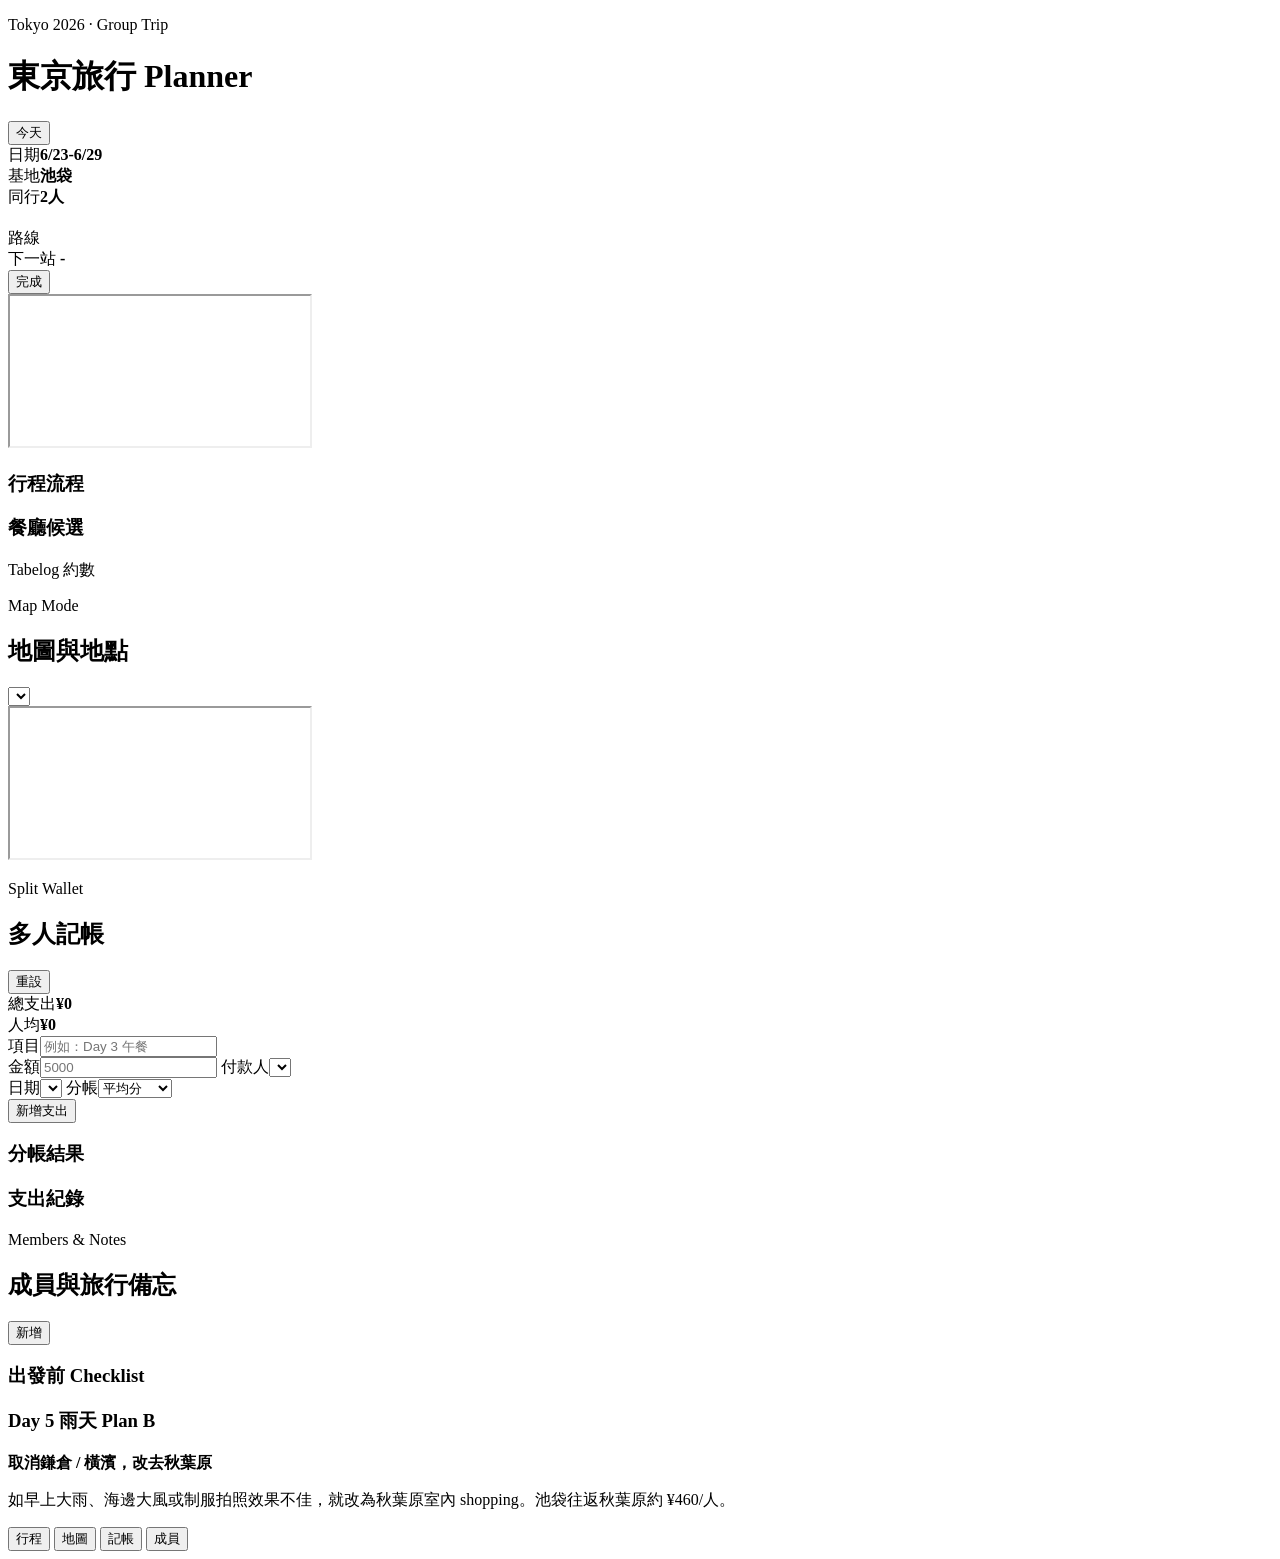
==== travel-app/index.html @ df94a24e "Add travel-app/index.html" ====
<!doctype html>
<html lang="zh-Hant">
  <head>
    <meta charset="UTF-8" />
    <meta name="viewport" content="width=device-width, initial-scale=1, viewport-fit=cover" />
    <meta name="theme-color" content="#126a73" />
    <meta name="apple-mobile-web-app-capable" content="yes" />
    <meta name="apple-mobile-web-app-title" content="東京旅行" />
    <meta name="apple-mobile-web-app-status-bar-style" content="black-translucent" />
    <title>東京旅行 Planner</title>
    <link rel="manifest" href="./manifest.webmanifest" />
    <link rel="apple-touch-icon" href="./assets/app-icon.svg" />
    <link rel="icon" href="./assets/app-icon.svg" type="image/svg+xml" />
    <link rel="stylesheet" href="./styles.css" />
  </head>
  <body>
    <div class="phone-app">
      <header class="trip-hero">
        <div class="hero-top">
          <div>
            <p class="mini-label">Tokyo 2026 · Group Trip</p>
            <h1>東京旅行 Planner</h1>
          </div>
          <button id="todayBtn" class="pill-button" type="button">今天</button>
        </div>
        <div class="trip-stats">
          <div><span>日期</span><strong>6/23-6/29</strong></div>
          <div><span>基地</span><strong>池袋</strong></div>
          <div><span>同行</span><strong id="heroPeople">2人</strong></div>
        </div>
      </header>

      <nav id="dayRail" class="day-rail" aria-label="選擇日期"></nav>

      <main>
        <section id="view-plan" class="app-view active">
          <div class="section-head">
            <div>
              <p id="dayKicker" class="mini-label"></p>
              <h2 id="dayTitle"></h2>
            </div>
            <a id="routeLink" class="map-link" target="_blank" rel="noreferrer">路線</a>
          </div>

          <article class="live-card">
            <div>
              <span>下一站</span>
              <strong id="nextStop">-</strong>
            </div>
            <button id="markNextBtn" class="primary-small" type="button">完成</button>
          </article>

          <div id="routeMetrics" class="metric-strip"></div>

          <div class="map-preview">
            <iframe id="planMap" title="Google Map" loading="lazy" referrerpolicy="no-referrer-when-downgrade"></iframe>
          </div>

          <div class="subhead-row">
            <h3>行程流程</h3>
            <span id="progressText"></span>
          </div>
          <div id="timeline" class="timeline"></div>

          <div class="subhead-row">
            <h3>餐廳候選</h3>
            <span>Tabelog 約數</span>
          </div>
          <div id="restaurantScroller" class="restaurant-scroller"></div>
        </section>

        <section id="view-map" class="app-view">
          <div class="section-head">
            <div>
              <p class="mini-label">Map Mode</p>
              <h2>地圖與地點</h2>
            </div>
            <select id="mapDaySelect" aria-label="選擇地圖日期"></select>
          </div>
          <div class="map-large">
            <iframe id="bigMap" title="Google Map large" loading="lazy" referrerpolicy="no-referrer-when-downgrade"></iframe>
          </div>
          <div id="placeList" class="place-list"></div>
        </section>

        <section id="view-money" class="app-view">
          <div class="section-head">
            <div>
              <p class="mini-label">Split Wallet</p>
              <h2>多人記帳</h2>
            </div>
            <button id="resetBtn" class="ghost-button danger" type="button">重設</button>
          </div>

          <div class="money-summary">
            <div><span>總支出</span><strong id="totalSpent">¥0</strong></div>
            <div><span>人均</span><strong id="perPerson">¥0</strong></div>
          </div>

          <form id="expenseForm" class="sheet-form">
            <label>項目<input id="expenseTitle" required placeholder="例如：Day 3 午餐" /></label>
            <div class="two-col">
              <label>金額<input id="expenseAmount" required type="number" min="1" step="1" placeholder="5000" /></label>
              <label>付款人<select id="expensePayer"></select></label>
            </div>
            <div class="two-col">
              <label>日期<select id="expenseDay"></select></label>
              <label>分帳<select id="splitMode"><option value="equal">平均分</option><option value="payerOnly">只記付款</option></select></label>
            </div>
            <button class="primary-button" type="submit">新增支出</button>
          </form>

          <h3 class="list-title">分帳結果</h3>
          <div id="balanceList" class="stack-list"></div>
          <h3 class="list-title">支出紀錄</h3>
          <div id="expenseList" class="stack-list"></div>
        </section>

        <section id="view-people" class="app-view">
          <div class="section-head">
            <div>
              <p class="mini-label">Members & Notes</p>
              <h2>成員與旅行備忘</h2>
            </div>
            <button id="addTravelerBtn" class="pill-button" type="button">新增</button>
          </div>
          <div id="travelerList" class="member-list"></div>

          <h3 class="list-title">出發前 Checklist</h3>
          <div id="checkList" class="check-list"></div>

          <h3 class="list-title">Day 5 雨天 Plan B</h3>
          <article class="note-card">
            <strong>取消鎌倉 / 橫濱，改去秋葉原</strong>
            <p>如早上大雨、海邊大風或制服拍照效果不佳，就改為秋葉原室內 shopping。池袋往返秋葉原約 ¥460/人。</p>
          </article>
        </section>
      </main>

      <nav class="bottom-tabs" aria-label="主功能">
        <button class="active" data-view="plan" type="button"><span>行程</span></button>
        <button data-view="map" type="button"><span>地圖</span></button>
        <button data-view="money" type="button"><span>記帳</span></button>
        <button data-view="people" type="button"><span>成員</span></button>
      </nav>
    </div>

    <script src="./app.js"></script>
  </body>
</html>
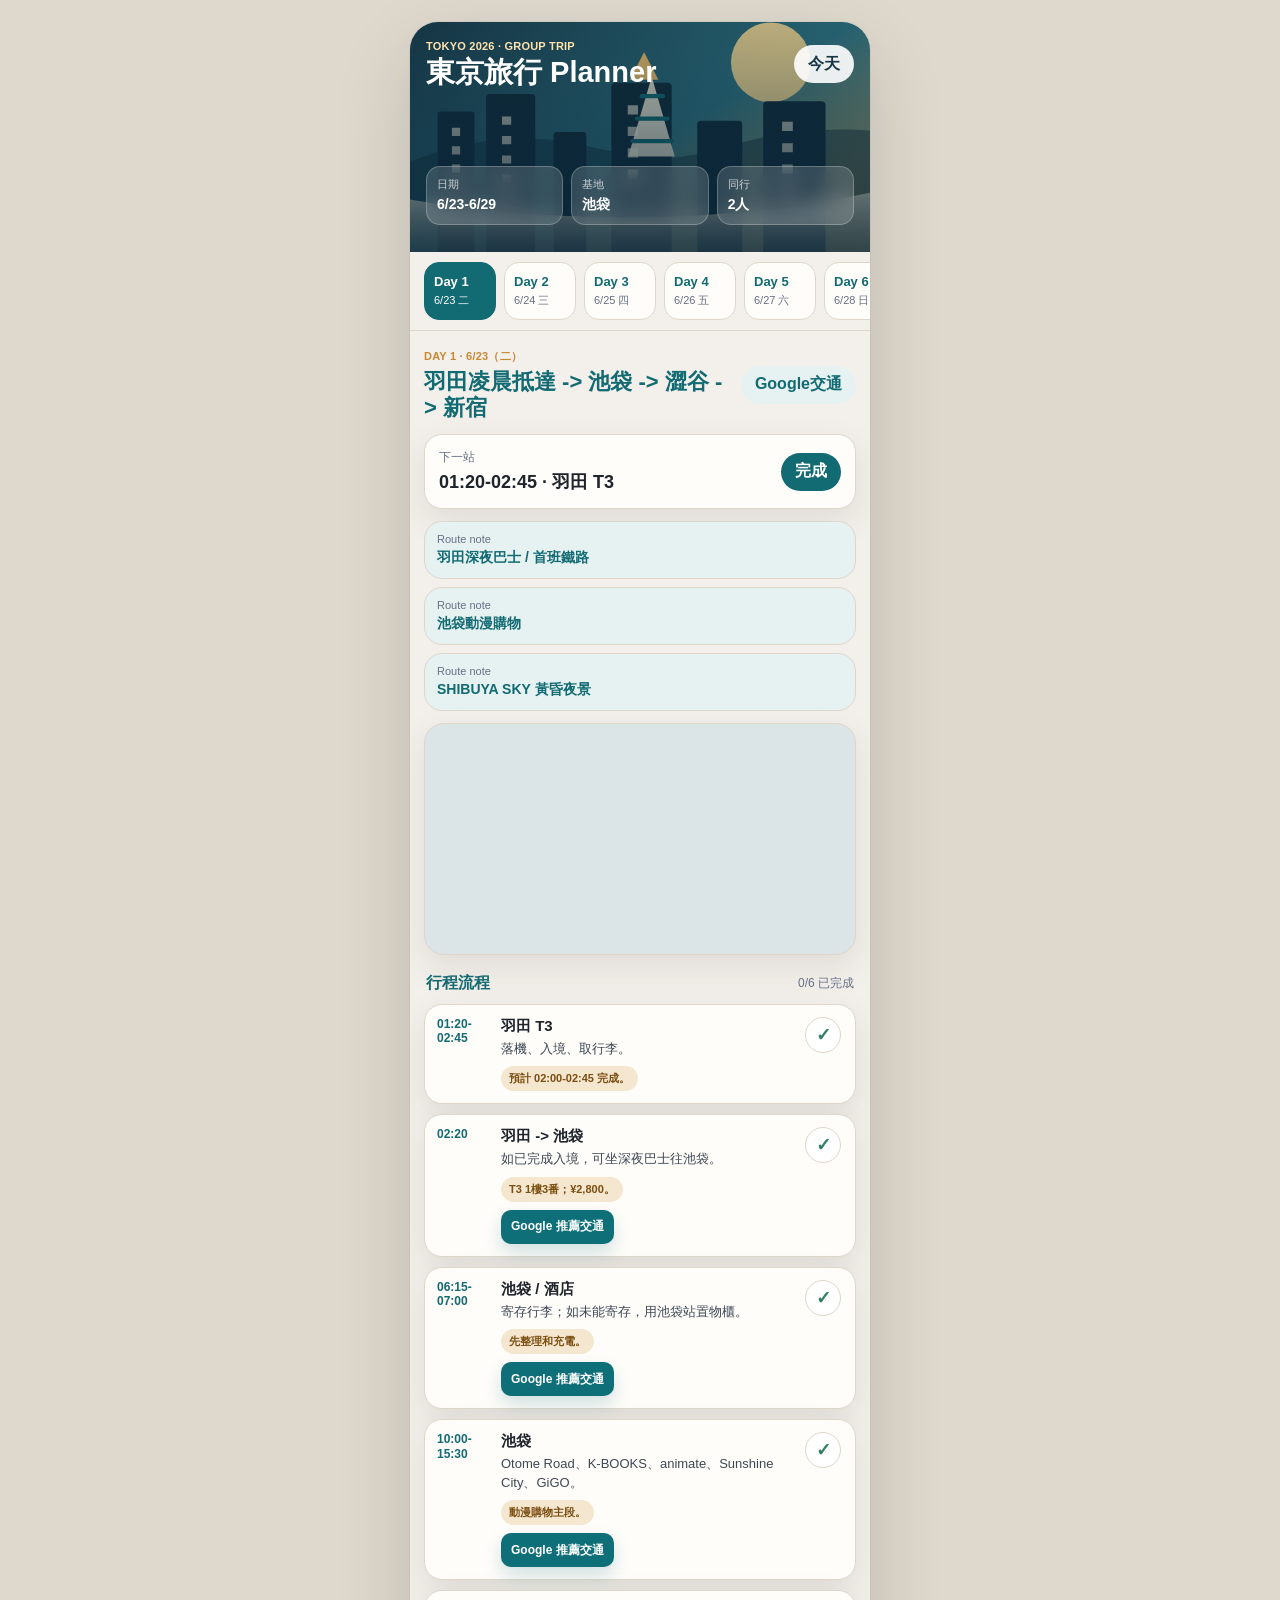
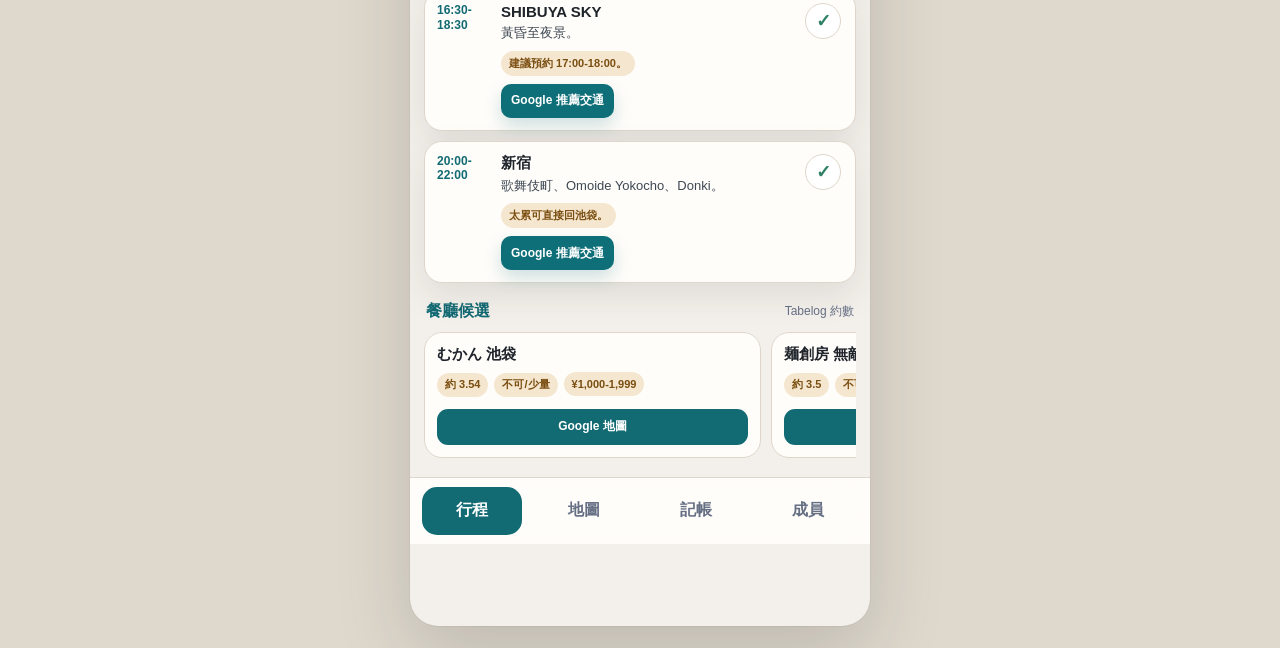
==== commit f2c673e8: "Update mobile accounting UI shell" ====
--- a/travel-app/index.html
+++ b/travel-app/index.html
@@ -11,7 +11,7 @@
     <link rel="manifest" href="./manifest.webmanifest" />
     <link rel="apple-touch-icon" href="./assets/app-icon.svg" />
     <link rel="icon" href="./assets/app-icon.svg" type="image/svg+xml" />
-    <link rel="stylesheet" href="./styles.css" />
+    <link rel="stylesheet" href="./styles.css?v=splitwise-2" />
   </head>
   <body>
     <div class="phone-app">
@@ -95,6 +95,7 @@
           <div class="money-summary">
             <div><span>總支出</span><strong id="totalSpent">¥0</strong></div>
             <div><span>人均</span><strong id="perPerson">¥0</strong></div>
+            <div><span id="netOwner">淨額</span><strong id="netBalance">¥0</strong></div>
           </div>
 
           <form id="expenseForm" class="sheet-form">
@@ -105,13 +106,23 @@
             </div>
             <div class="two-col">
               <label>日期<select id="expenseDay"></select></label>
-              <label>分帳<select id="splitMode"><option value="equal">平均分</option><option value="payerOnly">只記付款</option></select></label>
+              <label>分類<select id="expenseCategory"><option>餐飲</option><option>交通</option><option>門票</option><option>購物</option><option>住宿</option><option>結算</option><option>其他</option></select></label>
+            </div>
+            <div>
+              <label>分帳<select id="splitMode"><option value="equal">由以下人分擔</option><option value="payerOnly">只記付款</option></select></label>
+            </div>
+            <div>
+              <div class="form-label">誰需要分擔 / 誰受益</div>
+              <div id="participantPresets" class="preset-row"></div>
+              <div id="participantList" class="participant-list"></div>
             </div>
             <button class="primary-button" type="submit">新增支出</button>
           </form>
 
           <h3 class="list-title">分帳結果</h3>
           <div id="balanceList" class="stack-list"></div>
+          <h3 class="list-title">建議結算</h3>
+          <div id="settlementList" class="stack-list"></div>
           <h3 class="list-title">支出紀錄</h3>
           <div id="expenseList" class="stack-list"></div>
         </section>
@@ -145,6 +156,6 @@
       </nav>
     </div>
 
-    <script src="./app.js"></script>
+    <script src="./app.js?v=splitwise-2"></script>
   </body>
 </html>
--- a/travel-app/styles.css
+++ b/travel-app/styles.css
@@ -0,0 +1,714 @@
+:root {
+  --bg: #f3f0eb;
+  --surface: #fffdfa;
+  --surface-2: #f8f4ed;
+  --ink: #1f242b;
+  --muted: #667085;
+  --line: #ded6ca;
+  --teal: #126a73;
+  --teal-2: #e6f2f1;
+  --gold: #c68731;
+  --gold-2: #f5e7cf;
+  --red: #bd4b5b;
+  --green: #2f8066;
+  --shadow: 0 12px 34px rgba(46, 39, 30, 0.1);
+  font-family:
+    -apple-system, BlinkMacSystemFont, "Segoe UI", "PingFang TC", "Hiragino Sans",
+    "Microsoft JhengHei", sans-serif;
+}
+
+* {
+  box-sizing: border-box;
+}
+
+body {
+  margin: 0;
+  min-height: 100vh;
+  background: #ded8cd;
+  color: var(--ink);
+}
+
+button,
+input,
+select {
+  font: inherit;
+}
+
+button,
+select {
+  cursor: pointer;
+}
+
+.phone-app {
+  position: relative;
+  width: min(100vw, 460px);
+  min-height: 100vh;
+  margin: 0 auto;
+  padding: 0 0 calc(82px + env(safe-area-inset-bottom));
+  background: var(--bg);
+  box-shadow: 0 0 0 1px rgba(0, 0, 0, 0.04), 0 30px 80px rgba(0, 0, 0, 0.14);
+}
+
+.trip-hero {
+  min-height: 230px;
+  padding: calc(18px + env(safe-area-inset-top)) 16px 14px;
+  color: white;
+  background:
+    linear-gradient(180deg, rgba(9, 37, 55, 0.22), rgba(9, 37, 55, 0.72)),
+    url("./assets/tokyo-trip-hero.svg") center 50% / cover;
+}
+
+.hero-top,
+.section-head,
+.subhead-row,
+.live-card,
+.bottom-tabs,
+.stack-row,
+.member-card {
+  display: flex;
+  align-items: center;
+  justify-content: space-between;
+  gap: 12px;
+}
+
+.mini-label {
+  margin: 0 0 5px;
+  color: var(--gold);
+  font-size: 11px;
+  font-weight: 800;
+  letter-spacing: 0.02em;
+  text-transform: uppercase;
+}
+
+.trip-hero .mini-label {
+  color: #ffe3ad;
+}
+
+h1,
+h2,
+h3,
+p {
+  margin: 0;
+  letter-spacing: 0;
+}
+
+h1 {
+  max-width: 250px;
+  font-size: 29px;
+  line-height: 1.07;
+}
+
+h2 {
+  font-size: 22px;
+  line-height: 1.16;
+}
+
+h3 {
+  font-size: 16px;
+}
+
+.pill-button,
+.ghost-button,
+.primary-small,
+.primary-button,
+.map-link {
+  min-height: 38px;
+  border: 0;
+  border-radius: 999px;
+  padding: 0 14px;
+  text-decoration: none;
+  font-weight: 850;
+}
+
+.pill-button {
+  background: rgba(255, 255, 255, 0.9);
+  color: #183543;
+}
+
+.ghost-button,
+.map-link {
+  display: inline-flex;
+  align-items: center;
+  justify-content: center;
+  background: var(--teal-2);
+  color: var(--teal);
+  flex: 0 0 auto;
+  white-space: nowrap;
+}
+
+.ghost-button.danger {
+  background: #f8e3e6;
+  color: var(--red);
+}
+
+.primary-small,
+.primary-button {
+  background: var(--teal);
+  color: white;
+}
+
+.primary-button {
+  width: 100%;
+}
+
+.trip-stats {
+  display: grid;
+  grid-template-columns: repeat(3, 1fr);
+  gap: 8px;
+  margin-top: 78px;
+}
+
+.trip-stats div {
+  min-width: 0;
+  padding: 10px;
+  border: 1px solid rgba(255, 255, 255, 0.24);
+  border-radius: 14px;
+  background: rgba(255, 255, 255, 0.16);
+  backdrop-filter: blur(10px);
+}
+
+.trip-stats span,
+.metric span,
+.money-summary span {
+  display: block;
+  color: var(--muted);
+  font-size: 11px;
+}
+
+.trip-stats span {
+  color: rgba(255, 255, 255, 0.74);
+}
+
+.trip-stats strong {
+  display: block;
+  margin-top: 4px;
+  overflow: hidden;
+  color: white;
+  font-size: 14px;
+  text-overflow: ellipsis;
+  white-space: nowrap;
+}
+
+.day-rail {
+  position: sticky;
+  top: 0;
+  z-index: 8;
+  display: flex;
+  gap: 8px;
+  overflow-x: auto;
+  padding: 10px 14px;
+  border-bottom: 1px solid var(--line);
+  background: rgba(243, 240, 235, 0.94);
+  backdrop-filter: blur(12px);
+  scrollbar-width: none;
+}
+
+.day-rail::-webkit-scrollbar {
+  display: none;
+}
+
+.day-chip {
+  flex: 0 0 auto;
+  width: 72px;
+  min-height: 58px;
+  border: 1px solid var(--line);
+  border-radius: 15px;
+  background: var(--surface);
+  color: var(--ink);
+  text-align: left;
+  padding: 9px;
+}
+
+.day-chip strong {
+  display: block;
+  color: var(--teal);
+  font-size: 13px;
+}
+
+.day-chip span {
+  display: block;
+  margin-top: 4px;
+  color: var(--muted);
+  font-size: 11px;
+}
+
+.day-chip.active {
+  border-color: var(--teal);
+  background: var(--teal);
+  color: white;
+}
+
+.day-chip.active strong,
+.day-chip.active span {
+  color: white;
+}
+
+main {
+  padding: 14px;
+}
+
+.app-view {
+  display: none;
+}
+
+.app-view.active {
+  display: block;
+}
+
+.section-head {
+  margin: 4px 0 14px;
+}
+
+.section-head h2 {
+  max-width: 300px;
+  color: var(--teal);
+}
+
+.live-card,
+.metric,
+.stop-card,
+.restaurant-card,
+.place-card,
+.sheet-form,
+.stack-row,
+.member-card,
+.note-card,
+.check-row {
+  border: 1px solid var(--line);
+  border-radius: 18px;
+  background: var(--surface);
+  box-shadow: var(--shadow);
+}
+
+.live-card {
+  padding: 14px;
+  margin-bottom: 12px;
+}
+
+.live-card span {
+  display: block;
+  margin-bottom: 4px;
+  color: var(--muted);
+  font-size: 12px;
+}
+
+.live-card strong {
+  font-size: 18px;
+  color: var(--ink);
+}
+
+.metric-strip {
+  display: grid;
+  grid-template-columns: 1fr;
+  gap: 8px;
+  margin-bottom: 12px;
+}
+
+.metric {
+  padding: 11px 12px;
+  background: var(--teal-2);
+  box-shadow: none;
+}
+
+.metric strong {
+  display: block;
+  margin-top: 4px;
+  color: var(--teal);
+  font-size: 14px;
+}
+
+.map-preview,
+.map-large {
+  overflow: hidden;
+  border: 1px solid var(--line);
+  border-radius: 20px;
+  background: #dbe4e7;
+  box-shadow: var(--shadow);
+}
+
+.map-preview iframe,
+.map-large iframe {
+  display: block;
+  width: 100%;
+  height: 230px;
+  border: 0;
+}
+
+.map-large iframe {
+  height: 62vh;
+  min-height: 380px;
+}
+
+.subhead-row {
+  margin: 18px 2px 10px;
+}
+
+.subhead-row h3,
+.list-title {
+  color: var(--teal);
+}
+
+.subhead-row span {
+  color: var(--muted);
+  font-size: 12px;
+}
+
+.timeline,
+.place-list,
+.stack-list,
+.member-list,
+.check-list {
+  display: grid;
+  gap: 10px;
+}
+
+.stop-card {
+  position: relative;
+  display: grid;
+  grid-template-columns: 54px 1fr 38px;
+  gap: 10px;
+  padding: 12px;
+}
+
+.stop-card.done {
+  border-color: #a8d5c2;
+  background: #f0faf5;
+}
+
+.time-badge {
+  color: var(--teal);
+  font-size: 12px;
+  font-weight: 900;
+  line-height: 1.2;
+}
+
+.stop-main h3 {
+  margin-bottom: 4px;
+  font-size: 15px;
+}
+
+.stop-main p {
+  color: #3e4853;
+  font-size: 13px;
+  line-height: 1.42;
+}
+
+.stop-note {
+  display: inline-block;
+  margin-top: 8px;
+  padding: 5px 8px;
+  border-radius: 999px;
+  background: var(--gold-2);
+  color: #7a4d10;
+  font-size: 11px;
+  font-weight: 800;
+}
+
+.transport-link {
+  display: flex;
+  align-items: center;
+  justify-content: center;
+  width: fit-content;
+  min-height: 34px;
+  margin-top: 8px;
+  padding: 8px 10px;
+  border-radius: 10px;
+  background: #0f6f78;
+  color: white;
+  font-size: 12px;
+  font-weight: 900;
+  text-decoration: none;
+  box-shadow: 0 8px 18px rgba(15, 111, 120, 0.2);
+}
+
+.tick-button {
+  width: 36px;
+  height: 36px;
+  border: 1px solid var(--line);
+  border-radius: 50%;
+  background: white;
+  color: var(--green);
+  font-size: 18px;
+  font-weight: 900;
+}
+
+.tick-button.active {
+  border-color: var(--green);
+  background: var(--green);
+  color: white;
+}
+
+.restaurant-scroller {
+  display: flex;
+  gap: 10px;
+  overflow-x: auto;
+  padding: 0 0 5px;
+  scroll-snap-type: x mandatory;
+  scrollbar-width: none;
+}
+
+.restaurant-scroller::-webkit-scrollbar {
+  display: none;
+}
+
+.restaurant-card {
+  flex: 0 0 78%;
+  scroll-snap-align: start;
+  padding: 12px;
+  box-shadow: none;
+}
+
+.restaurant-card strong {
+  display: block;
+  margin-bottom: 8px;
+  font-size: 15px;
+}
+
+.restaurant-card span {
+  display: inline-flex;
+  min-height: 24px;
+  align-items: center;
+  margin: 0 6px 6px 0;
+  padding: 0 8px;
+  border-radius: 999px;
+  background: var(--gold-2);
+  color: #7a4d10;
+  font-size: 11px;
+  font-weight: 800;
+}
+
+.restaurant-map-link {
+  display: flex;
+  align-items: center;
+  justify-content: center;
+  width: 100%;
+  min-height: 36px;
+  margin-top: 6px;
+  border-radius: 11px;
+  background: var(--teal);
+  color: white;
+  font-size: 12px;
+  font-weight: 900;
+  text-decoration: none;
+}
+
+.map-controls {
+  display: grid;
+  gap: 10px;
+}
+
+select,
+input {
+  width: 100%;
+  min-height: 44px;
+  border: 1px solid var(--line);
+  border-radius: 13px;
+  padding: 10px 12px;
+  background: white;
+  color: var(--ink);
+}
+
+.place-list {
+  margin-top: 12px;
+}
+
+.place-card {
+  padding: 13px;
+  box-shadow: none;
+}
+
+.place-card strong {
+  display: block;
+  margin-bottom: 4px;
+}
+
+.place-card p {
+  margin-bottom: 10px;
+  color: var(--muted);
+  font-size: 13px;
+  line-height: 1.38;
+}
+
+.place-card a {
+  color: var(--teal);
+  font-size: 13px;
+  font-weight: 900;
+}
+
+.money-summary {
+  display: grid;
+  grid-template-columns: 1fr 1fr;
+  gap: 10px;
+  margin-bottom: 12px;
+}
+
+.money-summary div {
+  padding: 14px;
+  border-radius: 18px;
+  background: var(--teal-2);
+}
+
+.money-summary strong {
+  display: block;
+  margin-top: 5px;
+  color: var(--teal);
+  font-size: 22px;
+}
+
+.sheet-form {
+  display: grid;
+  gap: 10px;
+  padding: 13px;
+  background: var(--surface-2);
+  box-shadow: none;
+}
+
+.sheet-form label {
+  display: grid;
+  gap: 6px;
+  color: #594c39;
+  font-size: 12px;
+  font-weight: 900;
+}
+
+.two-col {
+  display: grid;
+  grid-template-columns: 1fr 1fr;
+  gap: 10px;
+}
+
+.list-title {
+  margin: 18px 2px 9px;
+  font-size: 16px;
+}
+
+.stack-row,
+.member-card,
+.check-row {
+  padding: 12px;
+  box-shadow: none;
+}
+
+.stack-row strong,
+.member-card strong {
+  display: block;
+  font-size: 14px;
+}
+
+.stack-row span,
+.member-card span {
+  color: var(--muted);
+  font-size: 12px;
+}
+
+.delete-button {
+  width: 34px;
+  height: 34px;
+  border: 0;
+  border-radius: 50%;
+  background: #f4e8e9;
+  color: var(--red);
+  font-size: 18px;
+}
+
+.member-dot {
+  width: 12px;
+  height: 12px;
+  flex: 0 0 auto;
+  border-radius: 50%;
+  background: var(--gold);
+}
+
+.member-name {
+  display: flex;
+  align-items: center;
+  gap: 9px;
+  min-width: 0;
+}
+
+.check-row {
+  display: grid;
+  grid-template-columns: 36px 1fr;
+  align-items: center;
+  gap: 10px;
+}
+
+.check-row button {
+  width: 34px;
+  height: 34px;
+  border: 1px solid var(--line);
+  border-radius: 50%;
+  background: white;
+  color: var(--green);
+  font-weight: 900;
+}
+
+.check-row.done {
+  background: #f0faf5;
+}
+
+.check-row.done button {
+  border-color: var(--green);
+  background: var(--green);
+  color: white;
+}
+
+.note-card {
+  padding: 14px;
+  box-shadow: none;
+}
+
+.note-card p {
+  margin-top: 6px;
+  color: var(--muted);
+  font-size: 13px;
+  line-height: 1.45;
+}
+
+.bottom-tabs {
+  position: fixed;
+  left: 50%;
+  bottom: 0;
+  z-index: 20;
+  width: min(100vw, 460px);
+  transform: translateX(-50%);
+  padding: 9px 12px calc(9px + env(safe-area-inset-bottom));
+  border-top: 1px solid var(--line);
+  background: rgba(255, 253, 250, 0.94);
+  backdrop-filter: blur(16px);
+}
+
+.bottom-tabs button {
+  flex: 1;
+  min-height: 48px;
+  border: 0;
+  border-radius: 15px;
+  background: transparent;
+  color: var(--muted);
+  font-weight: 900;
+}
+
+.bottom-tabs button.active {
+  background: var(--teal);
+  color: white;
+}
+
+@media (min-width: 760px) {
+  body {
+    padding: 22px 0;
+  }
+
+  .phone-app {
+    min-height: calc(100vh - 44px);
+    border-radius: 28px;
+    overflow: hidden;
+  }
+
+  .bottom-tabs {
+    position: sticky;
+    left: auto;
+    bottom: 0;
+    transform: none;
+    width: 100%;
+  }
+}
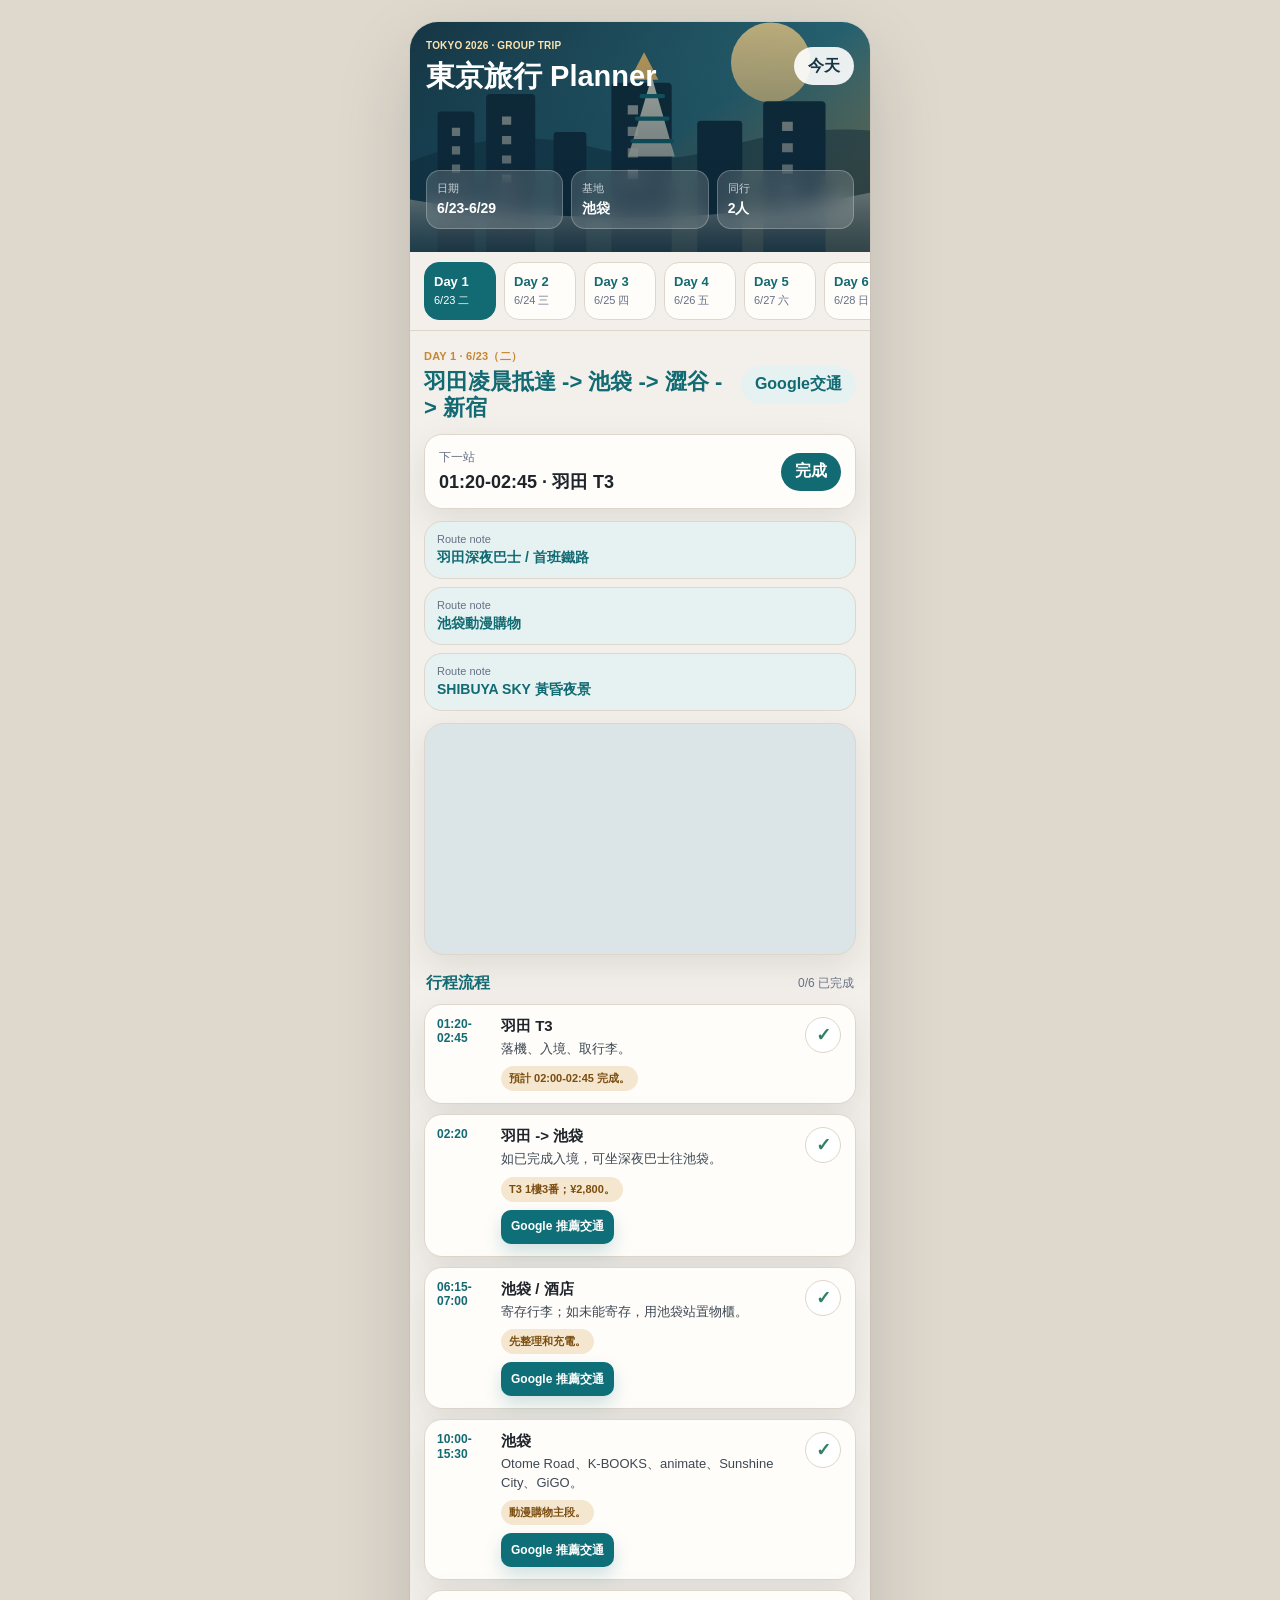
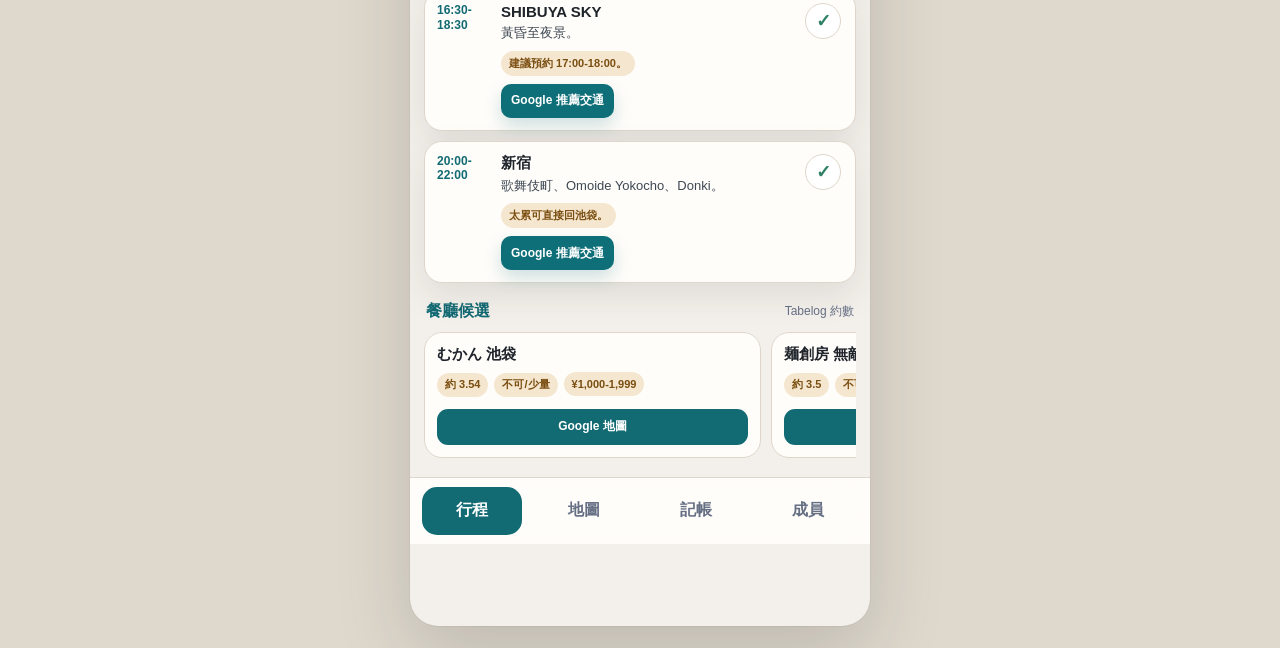
==== commit 87876375: "Update stylesheet and script versioning" ====
--- a/travel-app/index.html
+++ b/travel-app/index.html
@@ -11,7 +11,7 @@
     <link rel="manifest" href="./manifest.webmanifest" />
     <link rel="apple-touch-icon" href="./assets/app-icon.svg" />
     <link rel="icon" href="./assets/app-icon.svg" type="image/svg+xml" />
-    <link rel="stylesheet" href="./styles.css?v=splitwise-2" />
+    <link rel="stylesheet" href="./styles.css?v=sync-1" />
   </head>
   <body>
     <div class="phone-app">
@@ -98,6 +98,15 @@
             <div><span id="netOwner">淨額</span><strong id="netBalance">¥0</strong></div>
           </div>
 
+          <section class="sync-panel">
+            <div>
+              <strong>Google Sheet 同步</strong>
+              <span id="syncStatus">未連線</span>
+            </div>
+            <button id="syncPullBtn" class="ghost-button" type="button">拉取</button>
+            <button id="syncPushBtn" class="ghost-button" type="button">上傳</button>
+          </section>
+
           <form id="expenseForm" class="sheet-form">
             <label>項目<input id="expenseTitle" required placeholder="例如：Day 3 午餐" /></label>
             <div class="two-col">
@@ -156,6 +165,6 @@
       </nav>
     </div>
 
-    <script src="./app.js?v=splitwise-2"></script>
+    <script src="./app.js?v=sync-1"></script>
   </body>
 </html>
--- a/travel-app/styles.css
+++ b/travel-app/styles.css
@@ -81,7 +81,10 @@
 }
 
 .trip-hero .mini-label {
+  margin-bottom: 10px;
   color: #ffe3ad;
+  font-size: 10px;
+  line-height: 1.1;
 }
 
 h1,
@@ -537,13 +540,14 @@
 
 .money-summary {
   display: grid;
-  grid-template-columns: 1fr 1fr;
+  grid-template-columns: repeat(3, minmax(0, 1fr));
   gap: 10px;
   margin-bottom: 12px;
 }
 
 .money-summary div {
-  padding: 14px;
+  min-width: 0;
+  padding: 12px 10px;
   border-radius: 18px;
   background: var(--teal-2);
 }
@@ -552,7 +556,10 @@
   display: block;
   margin-top: 5px;
   color: var(--teal);
-  font-size: 22px;
+  overflow: hidden;
+  font-size: 18px;
+  text-overflow: ellipsis;
+  white-space: nowrap;
 }
 
 .sheet-form {
@@ -569,6 +576,65 @@
   color: #594c39;
   font-size: 12px;
   font-weight: 900;
+}
+
+.form-label {
+  margin-bottom: 8px;
+  color: #594c39;
+  font-size: 12px;
+  font-weight: 900;
+}
+
+.participant-list {
+  display: flex;
+  flex-wrap: wrap;
+  gap: 8px;
+}
+
+.preset-row {
+  display: flex;
+  gap: 8px;
+  overflow-x: auto;
+  margin: 0 0 8px;
+  padding-bottom: 2px;
+  scrollbar-width: none;
+}
+
+.preset-row::-webkit-scrollbar {
+  display: none;
+}
+
+.preset-chip {
+  flex: 0 0 auto;
+  min-height: 34px;
+  border: 1px solid var(--teal);
+  border-radius: 999px;
+  padding: 0 11px;
+  background: var(--teal-2);
+  color: var(--teal);
+  font-size: 12px;
+  font-weight: 900;
+}
+
+.participant-chip {
+  display: inline-flex !important;
+  grid-template-columns: none !important;
+  min-height: 38px;
+  align-items: center;
+  gap: 7px !important;
+  padding: 0 11px;
+  border: 1px solid var(--line);
+  border-radius: 999px;
+  background: white;
+  color: var(--ink) !important;
+  font-size: 12px !important;
+}
+
+.participant-chip input {
+  width: 16px;
+  min-height: 16px;
+  padding: 0;
+  accent-color: var(--teal);
 }
 
 .two-col {
@@ -599,6 +665,146 @@
 .member-card span {
   color: var(--muted);
   font-size: 12px;
+}
+
+.balance-card,
+.settlement-row,
+.empty-row {
+  display: grid;
+  align-items: center;
+  gap: 8px;
+  padding: 12px;
+  border: 1px solid var(--line);
+  border-radius: 16px;
+  background: #f0faf5;
+}
+
+.balance-card {
+  grid-template-columns: minmax(0, 1fr) auto;
+  background: var(--surface);
+}
+
+.balance-card.negative {
+  background: #fff8e8;
+}
+
+.balance-person {
+  display: flex;
+  align-items: center;
+  gap: 10px;
+  min-width: 0;
+}
+
+.balance-person > span,
+.expense-icon {
+  display: inline-flex;
+  width: 34px;
+  height: 34px;
+  flex: 0 0 auto;
+  align-items: center;
+  justify-content: center;
+  border-radius: 50%;
+  background: var(--teal);
+  color: white;
+  font-size: 12px;
+  font-weight: 900;
+}
+
+.balance-person div {
+  min-width: 0;
+}
+
+.balance-card strong,
+.settlement-row strong {
+  overflow: hidden;
+  color: var(--teal);
+  font-size: 14px;
+  text-overflow: ellipsis;
+  white-space: nowrap;
+}
+
+.balance-card.negative strong {
+  color: #9c6a0c;
+}
+
+.balance-card em {
+  display: block;
+  overflow: hidden;
+  color: var(--muted);
+  font-size: 12px;
+  font-style: normal;
+  text-overflow: ellipsis;
+  white-space: nowrap;
+}
+
+.settlement-row {
+  grid-template-columns: minmax(0, 1fr) auto auto;
+}
+
+.settlement-row span {
+  display: block;
+  color: var(--muted);
+  font-size: 12px;
+}
+
+.settlement-row em {
+  color: var(--green);
+  font-style: normal;
+  font-weight: 900;
+}
+
+.settle-button {
+  min-height: 32px;
+  border: 0;
+  border-radius: 999px;
+  padding: 0 10px;
+  background: var(--green);
+  color: white;
+  font-size: 12px;
+  font-weight: 900;
+}
+
+.empty-row {
+  display: block;
+  color: var(--muted);
+  font-size: 13px;
+}
+
+.expense-row {
+  display: grid;
+  grid-template-columns: 34px minmax(0, 1fr) auto 34px;
+  align-items: center;
+  gap: 9px;
+  padding: 12px;
+  border: 1px solid var(--line);
+  border-radius: 18px;
+  background: var(--surface);
+}
+
+.expense-row div:nth-child(2) {
+  min-width: 0;
+}
+
+.expense-row strong {
+  display: block;
+  color: var(--ink);
+  font-size: 14px;
+  white-space: nowrap;
+}
+
+.expense-row div:nth-child(2) strong,
+.expense-row span,
+.expense-row small {
+  overflow: hidden;
+  text-overflow: ellipsis;
+}
+
+.expense-row span,
+.expense-row small {
+  display: block;
+  color: var(--muted);
+  font-size: 11px;
+  white-space: nowrap;
 }
 
 .delete-button {
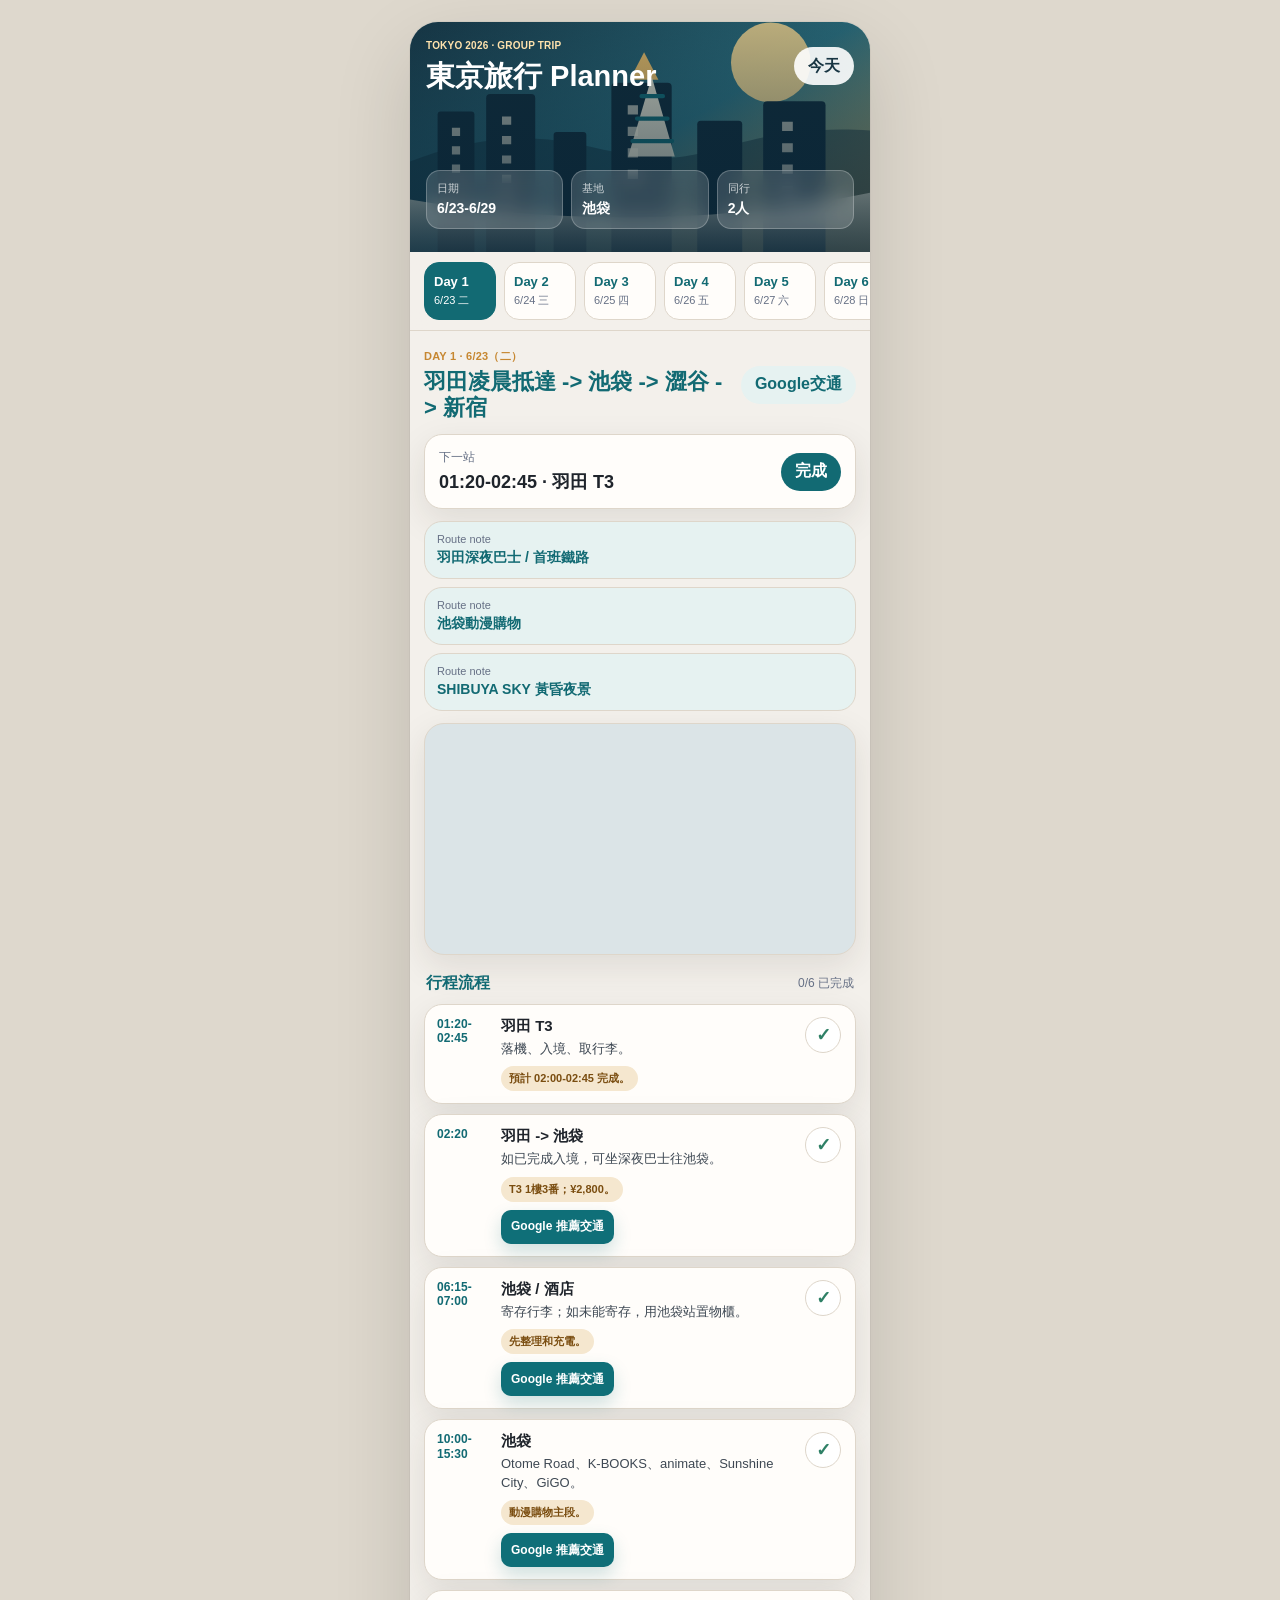
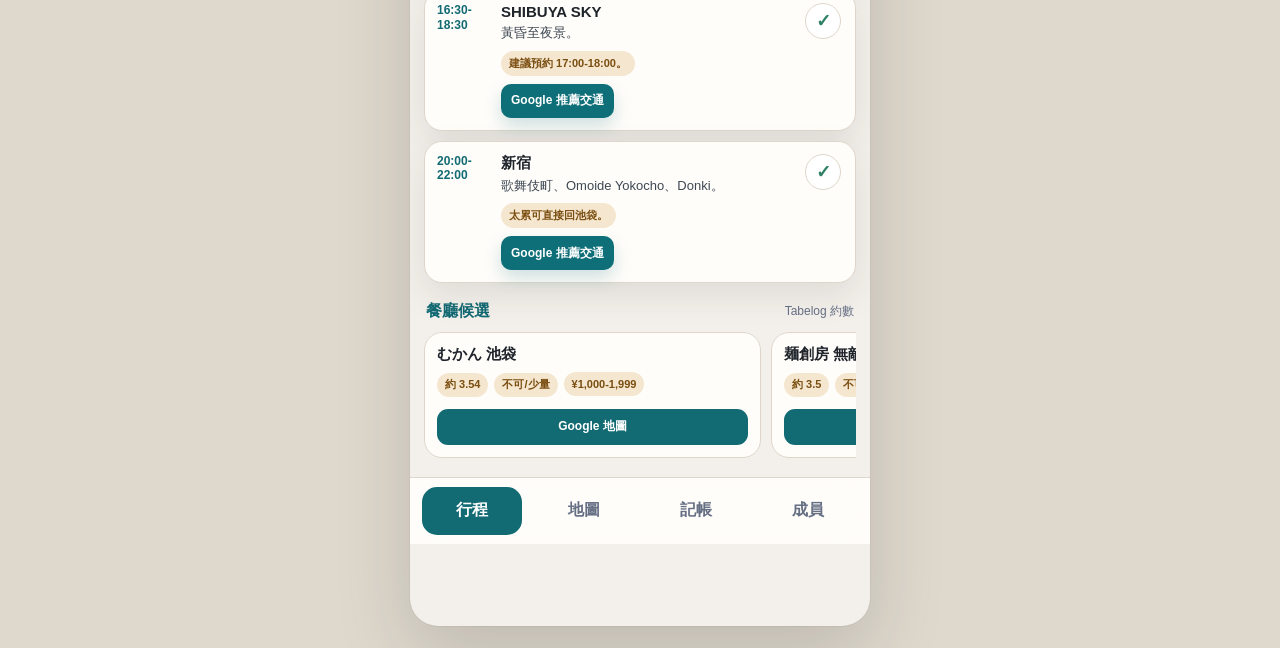
==== commit cd986d74: "Update index.html" ====
--- a/travel-app/index.html
+++ b/travel-app/index.html
@@ -11,7 +11,7 @@
     <link rel="manifest" href="./manifest.webmanifest" />
     <link rel="apple-touch-icon" href="./assets/app-icon.svg" />
     <link rel="icon" href="./assets/app-icon.svg" type="image/svg+xml" />
-    <link rel="stylesheet" href="./styles.css?v=sync-1" />
+    <link rel="stylesheet" href="./styles.css?v=hkd-1" />
   </head>
   <body>
     <div class="phone-app">
@@ -111,13 +111,14 @@
             <label>項目<input id="expenseTitle" required placeholder="例如：Day 3 午餐" /></label>
             <div class="two-col">
               <label>金額<input id="expenseAmount" required type="number" min="1" step="1" placeholder="5000" /></label>
-              <label>付款人<select id="expensePayer"></select></label>
+              <label>幣種<select id="expenseCurrency"><option value="JPY">日圓 JPY</option><option value="HKD">港幣 HKD</option></select></label>
             </div>
             <div class="two-col">
+              <label>付款人<select id="expensePayer"></select></label>
               <label>日期<select id="expenseDay"></select></label>
+            </div>
+            <div class="two-col">
               <label>分類<select id="expenseCategory"><option>餐飲</option><option>交通</option><option>門票</option><option>購物</option><option>住宿</option><option>結算</option><option>其他</option></select></label>
-            </div>
-            <div>
               <label>分帳<select id="splitMode"><option value="equal">由以下人分擔</option><option value="payerOnly">只記付款</option></select></label>
             </div>
             <div>
@@ -165,6 +166,6 @@
       </nav>
     </div>
 
-    <script src="./app.js?v=sync-1"></script>
+    <script src="./app.js?v=hkd-1"></script>
   </body>
 </html>
--- a/travel-app/styles.css
+++ b/travel-app/styles.css
@@ -562,6 +562,52 @@
   white-space: nowrap;
 }
 
+.sync-panel {
+  display: grid;
+  grid-template-columns: minmax(0, 1fr) auto auto;
+  align-items: center;
+  gap: 8px;
+  margin-bottom: 12px;
+  padding: 12px;
+  border: 1px solid var(--line);
+  border-radius: 18px;
+  background: var(--surface);
+}
+
+.sync-panel strong,
+.sync-panel span {
+  display: block;
+}
+
+.sync-panel strong {
+  color: var(--ink);
+  font-size: 13px;
+}
+
+.sync-panel span {
+  margin-top: 3px;
+  color: var(--muted);
+  font-size: 11px;
+}
+
+.sync-panel span[data-tone="ok"] {
+  color: var(--green);
+}
+
+.sync-panel span[data-tone="warn"] {
+  color: #9c6a0c;
+}
+
+.sync-panel span[data-tone="error"] {
+  color: var(--red);
+}
+
+.sync-panel .ghost-button {
+  min-height: 34px;
+  padding: 0 11px;
+  font-size: 12px;
+}
+
 .sheet-form {
   display: grid;
   gap: 10px;
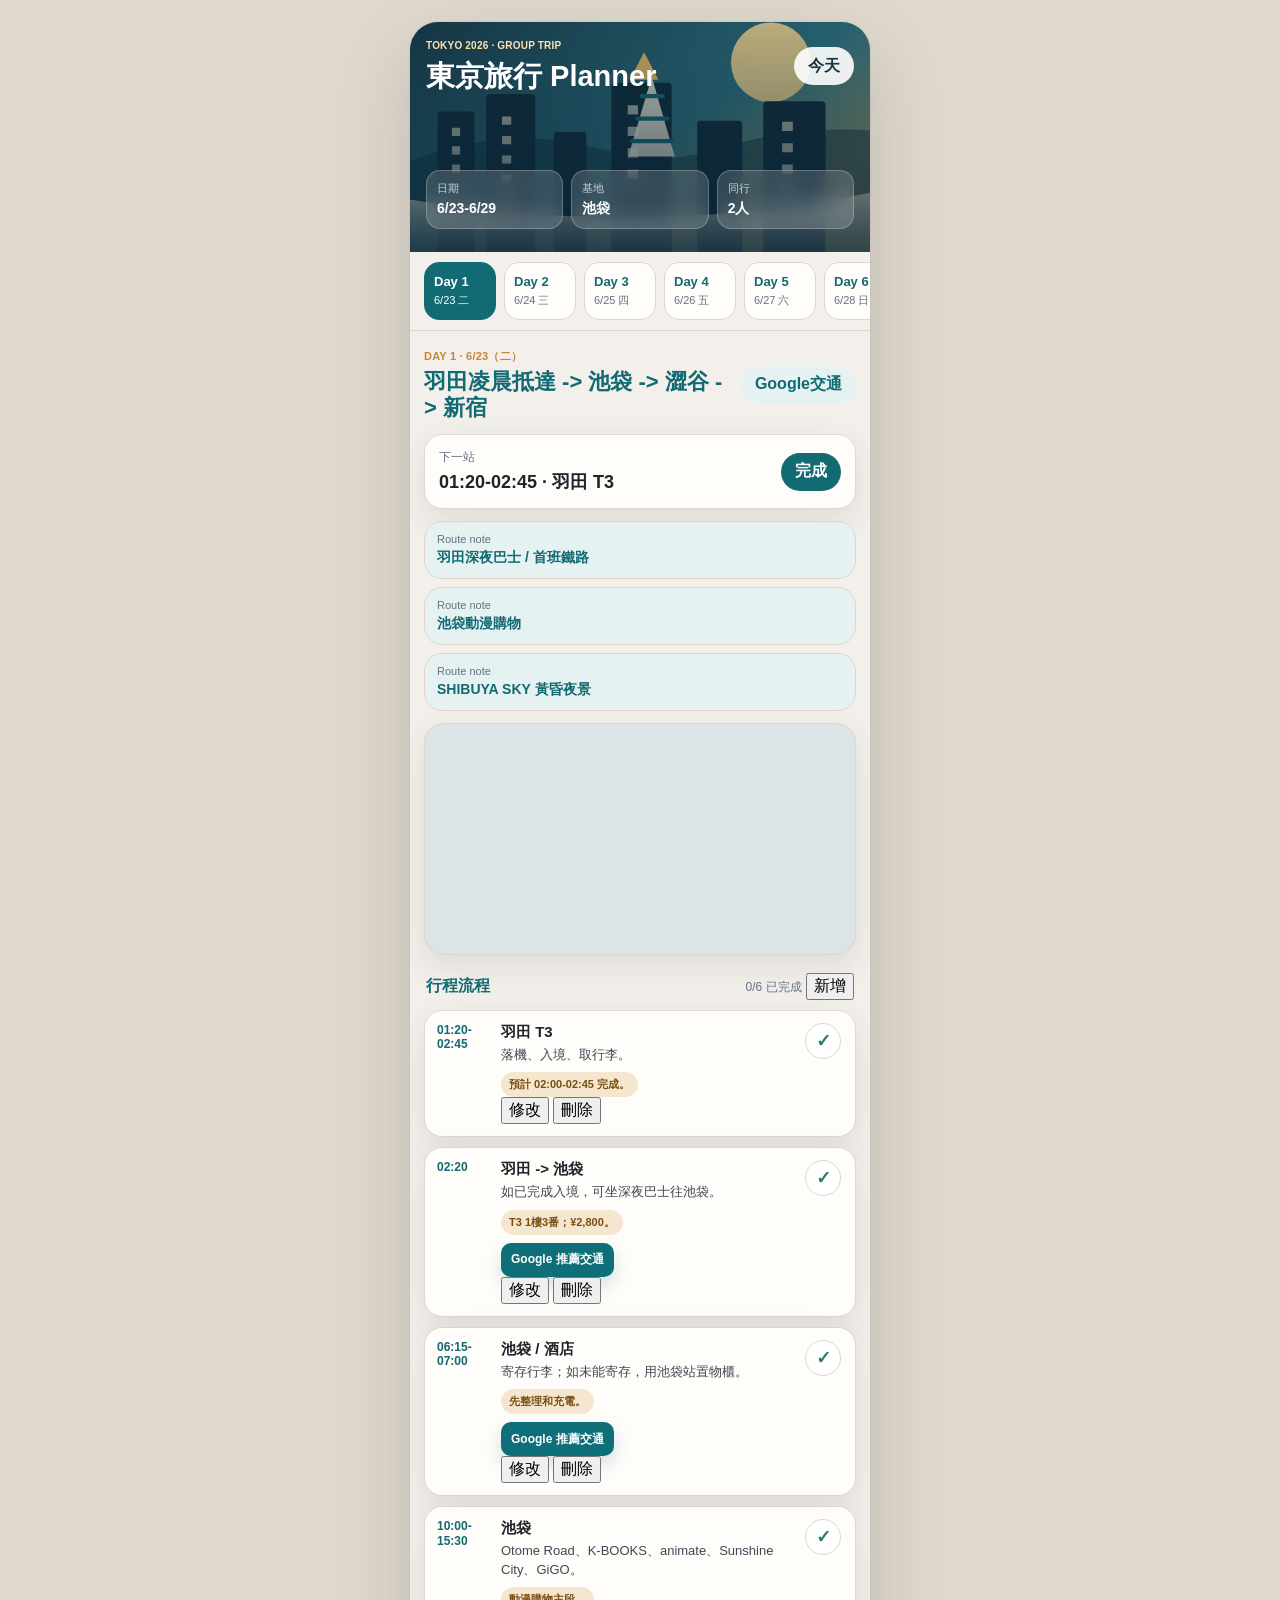
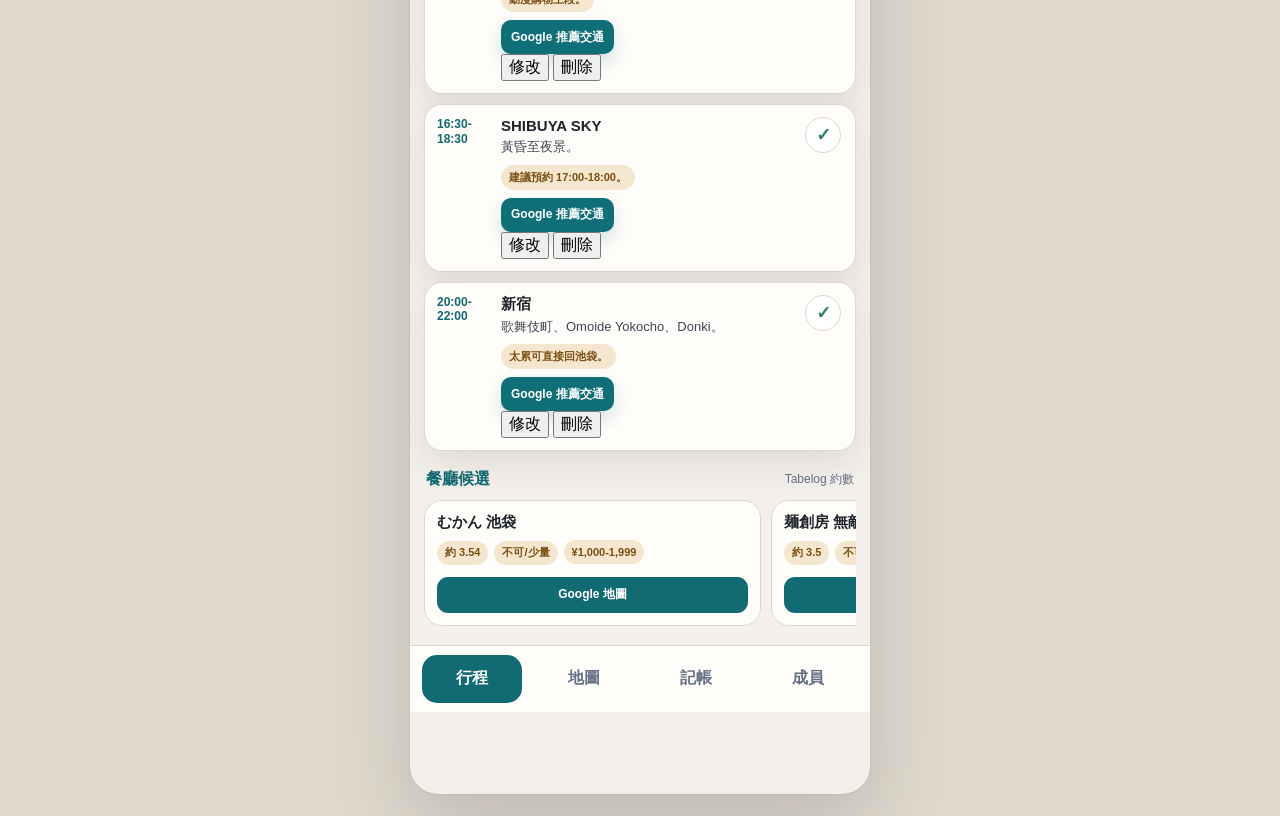
==== commit 78146de1: "Update app shell for itinerary editing" ====
--- a/travel-app/index.html
+++ b/travel-app/index.html
@@ -11,7 +11,7 @@
     <link rel="manifest" href="./manifest.webmanifest" />
     <link rel="apple-touch-icon" href="./assets/app-icon.svg" />
     <link rel="icon" href="./assets/app-icon.svg" type="image/svg+xml" />
-    <link rel="stylesheet" href="./styles.css?v=hkd-1" />
+    <link rel="stylesheet" href="./styles.css?v=ticket-day4-1" />
   </head>
   <body>
     <div class="phone-app">
@@ -58,7 +58,10 @@
 
           <div class="subhead-row">
             <h3>行程流程</h3>
-            <span id="progressText"></span>
+            <div class="subhead-actions">
+              <span id="progressText"></span>
+              <button id="addStopBtn" class="mini-action-button" type="button">新增</button>
+            </div>
           </div>
           <div id="timeline" class="timeline"></div>
 
@@ -166,6 +169,6 @@
       </nav>
     </div>
 
-    <script src="./app.js?v=hkd-1"></script>
+    <script src="./app.js?v=ticket-day4-1"></script>
   </body>
 </html>
